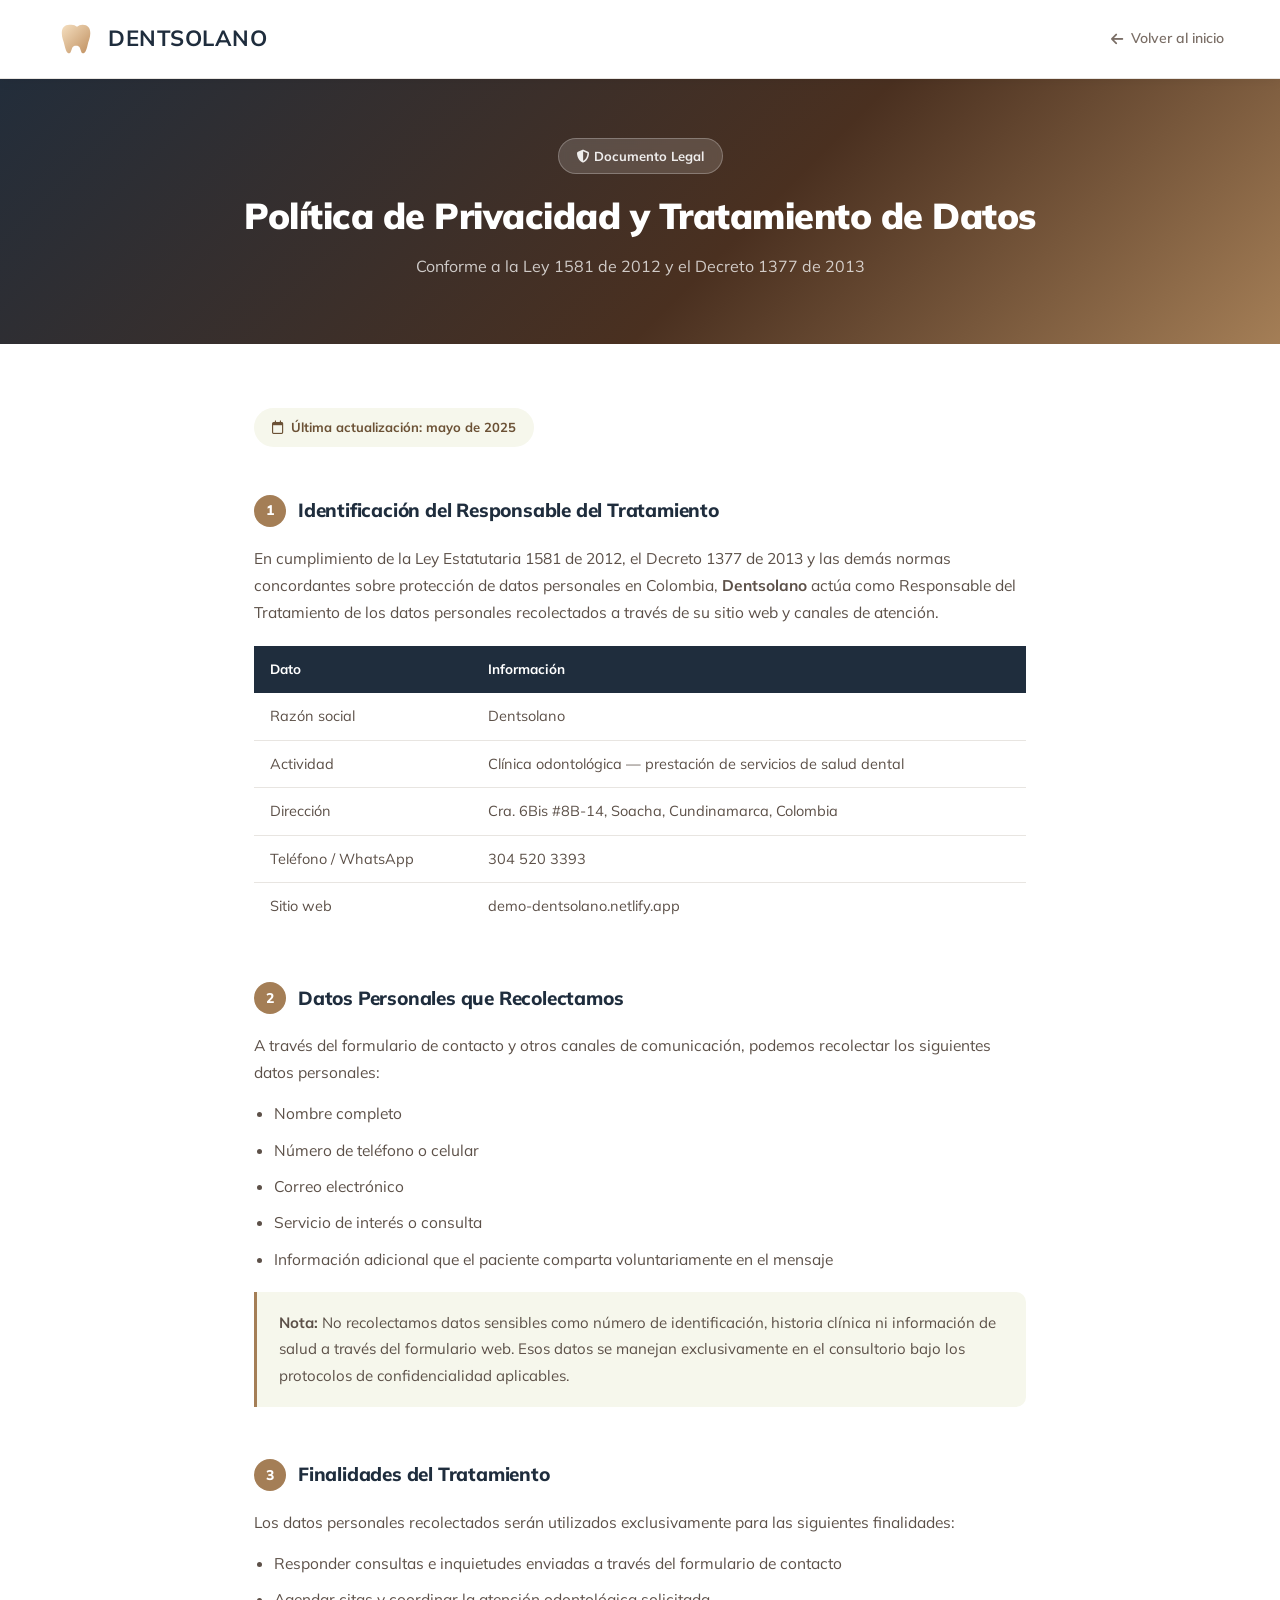
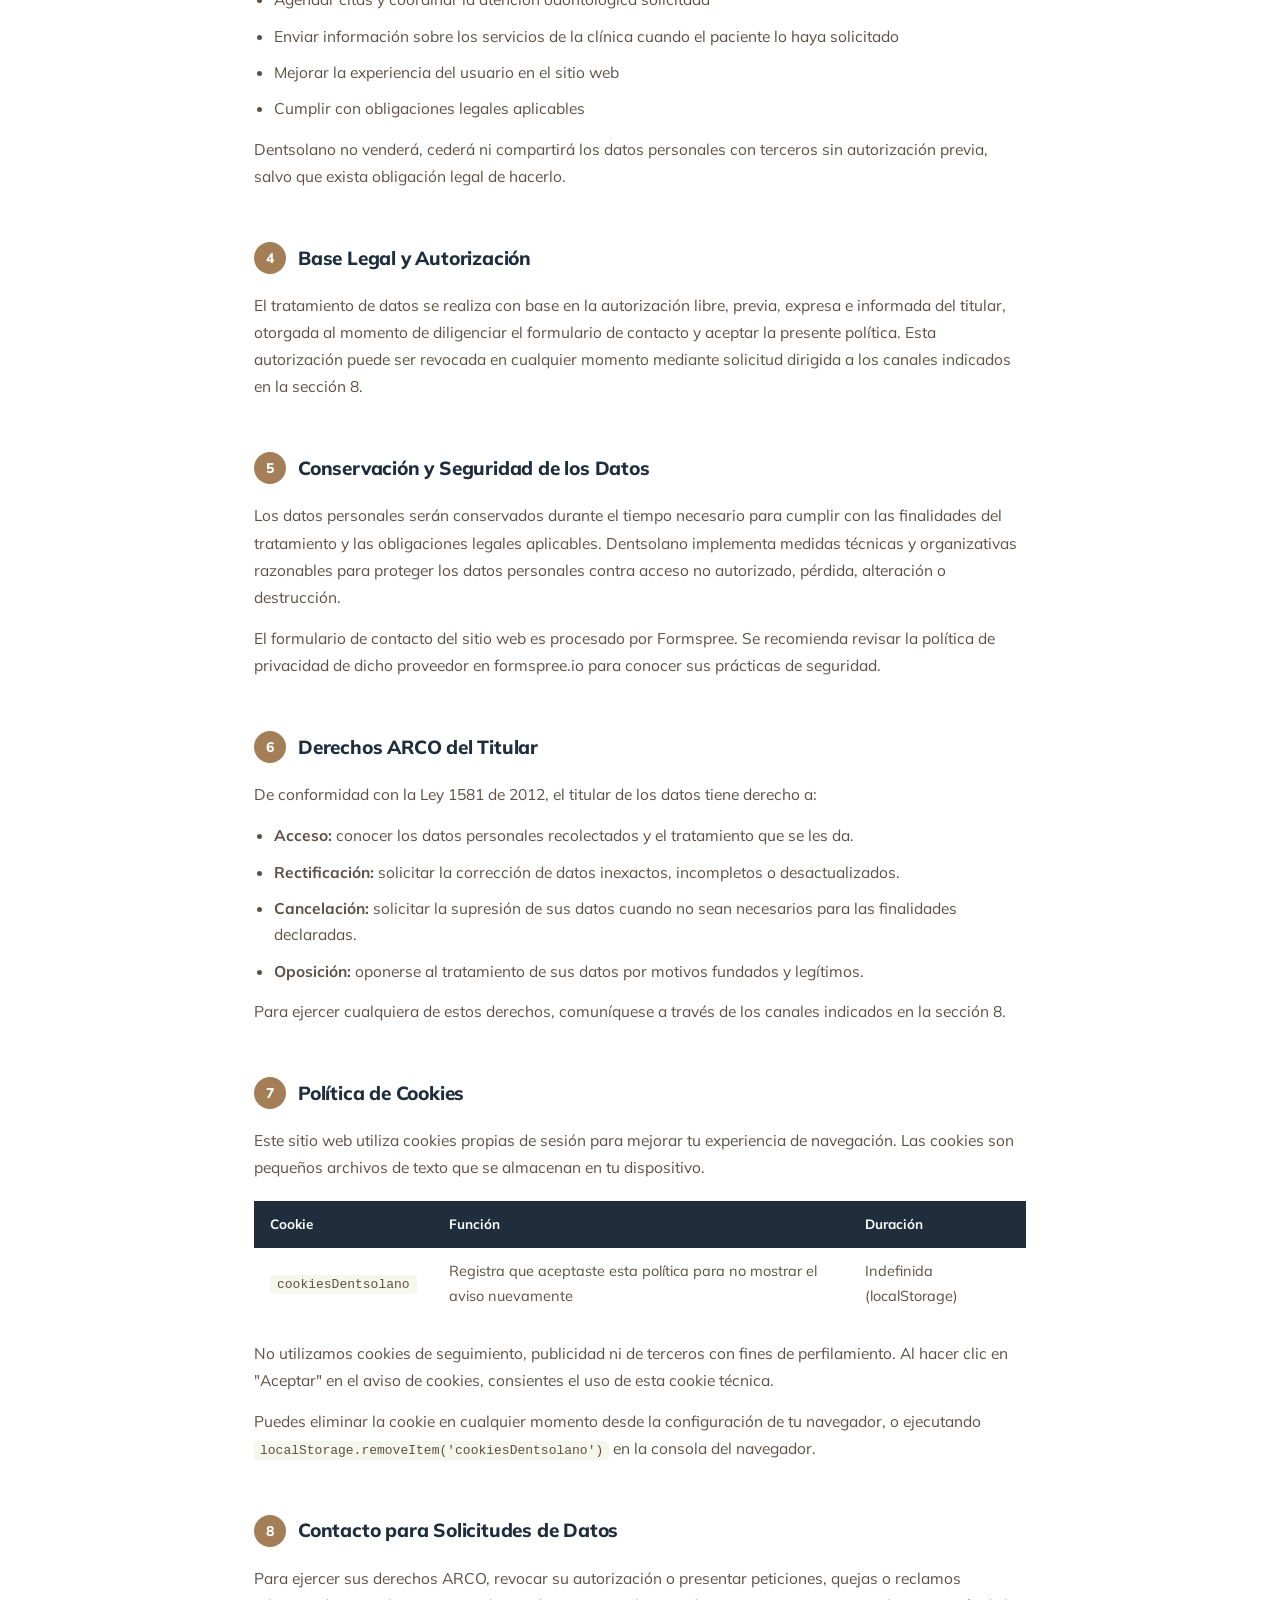
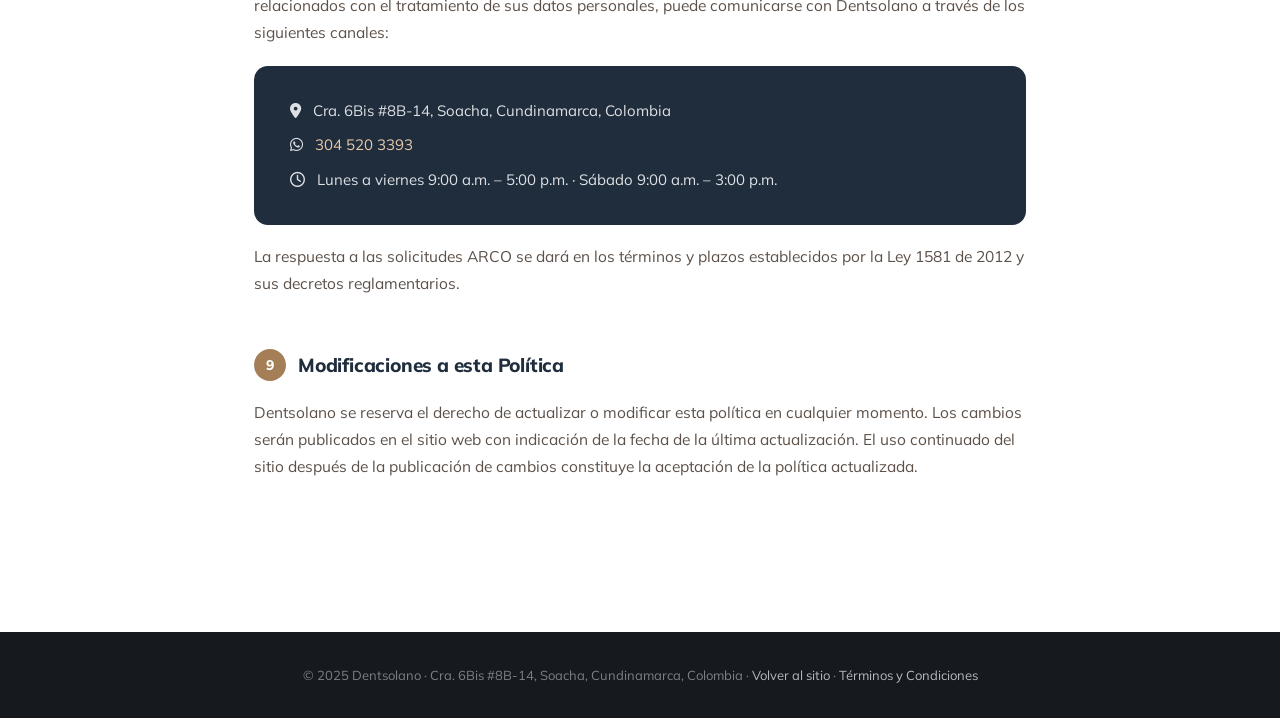
==== politica-privacidad.html @ 5c0a6e89 "first commit" ====
<!DOCTYPE html>
<html lang="es">
<head>
<meta charset="UTF-8"/>
<meta name="viewport" content="width=device-width, initial-scale=1.0"/>
<title>Política de Privacidad y Tratamiento de Datos — Dentsolano</title>
<meta name="description" content="Política de tratamiento de datos personales de Dentsolano conforme a la Ley 1581 de 2012."/>
<meta name="robots" content="noindex, follow"/>
<link rel="preconnect" href="https://fonts.googleapis.com">
<link rel="preconnect" href="https://fonts.gstatic.com" crossorigin>
<link href="https://fonts.googleapis.com/css2?family=Mulish:wght@400;500;600;700;800;900&family=Cormorant+Garamond:ital,wght@0,500;0,600;1,400;1,500&display=swap" rel="stylesheet">
<link rel="stylesheet" href="https://cdnjs.cloudflare.com/ajax/libs/font-awesome/6.5.0/css/all.min.css">
<link rel="icon" type="image/svg+xml" href="data:image/svg+xml,<svg xmlns='http://www.w3.org/2000/svg' viewBox='0 0 40 40'><rect width='40' height='40' rx='8' fill='%23a47e56'/><path d='M12 5 C 7 5, 4 8, 4 14 C 4 19, 6 22, 7 27 C 8 31, 9 35, 12 35 C 14 35, 14 30, 16 28 C 17 27, 18 27, 19 27 C 20 27, 21 27, 22 28 C 24 30, 24 35, 26 35 C 29 35, 30 31, 31 27 C 32 22, 34 19, 34 14 C 34 8, 31 5, 26 5 C 23 5, 22 6, 20 7 C 18 6, 17 5, 14 5 Z' fill='white'/></svg>"/>
<style>
  :root{
    --teal:#a47e56;--teal-600:#8a6843;--teal-700:#6b5135;--teal-soft:#f6f7ec;
    --navy:#1F2D3D;--body:#5C5048;--muted:#7A6E66;
    --line:#E8E5E1;--bg:#FFFFFF;
  }
  *{box-sizing:border-box;margin:0;padding:0}
  html{scroll-behavior:smooth;overflow-x:hidden;}
  body{font-family:'Mulish',sans-serif;color:var(--body);background:var(--bg);line-height:1.7;-webkit-font-smoothing:antialiased;overflow-x:hidden;max-width:100vw;}
  a{color:var(--teal-700);text-decoration:none;transition:color .2s;}
  a:hover{color:var(--navy);text-decoration:underline;}
  .nav{position:fixed;top:0;left:0;right:0;z-index:9999;background:#fff;border-bottom:1px solid var(--line);box-shadow:0 2px 12px rgba(0,0,0,.06);}
  .nav-inner{display:flex;align-items:center;justify-content:space-between;padding:18px 36px;max-width:1240px;margin:0 auto;}
  .logo{display:flex;align-items:center;gap:10px;font-weight:900;color:var(--navy);font-size:22px;letter-spacing:.5px;text-decoration:none;}
  .logo:hover{text-decoration:none;color:var(--navy);}
  .logo .mark{width:42px;height:42px;display:grid;place-items:center;}
  .nav-back{display:inline-flex;align-items:center;gap:8px;color:var(--muted);font-size:14px;font-weight:600;transition:color .2s;white-space:nowrap;}
  .nav-back:hover{color:var(--teal-700);text-decoration:none;}
  .legal-hero{background:linear-gradient(135deg,#1F2D3D 0%,#4a3020 60%,#a47e56 100%);padding-top:calc(74px + 64px);padding-bottom:64px;padding-left:24px;padding-right:24px;text-align:center;color:#fff;margin-top:0;}
  .legal-hero .tag{display:inline-block;background:rgba(255,255,255,.15);border:1px solid rgba(255,255,255,.25);color:rgba(255,255,255,.9);font-size:13px;font-weight:700;padding:6px 18px;border-radius:999px;margin-bottom:20px;backdrop-filter:blur(6px);}
  .legal-hero h1{font-family:'Mulish',sans-serif;font-size:36px;font-weight:900;line-height:1.2;margin-bottom:16px;letter-spacing:-.5px;}
  .legal-hero p{font-size:16px;color:rgba(255,255,255,.75);max-width:560px;margin:0 auto;}
  .legal-wrap{max-width:820px;margin:0 auto;padding:64px 24px 100px;}
  .update-badge{display:inline-flex;align-items:center;gap:8px;background:var(--teal-soft);color:var(--teal-700);font-size:13px;font-weight:700;padding:8px 18px;border-radius:999px;margin-bottom:48px;}
  .section{margin-bottom:52px;}
  .section-num{display:inline-flex;align-items:center;justify-content:center;width:32px;height:32px;border-radius:50%;background:var(--teal);color:#fff;font-weight:800;font-size:14px;flex-shrink:0;margin-right:12px;}
  .section h2{display:flex;align-items:center;font-family:'Mulish',sans-serif;font-size:19px;font-weight:800;color:var(--navy);margin-bottom:18px;line-height:1.3;letter-spacing:-.2px;}
  .section p{font-size:15.5px;color:var(--body);margin-bottom:14px;line-height:1.75;}
  .section p:last-child{margin-bottom:0;}
  .section ul{margin:12px 0 14px 20px;display:flex;flex-direction:column;gap:10px;}
  .section ul li{font-size:15.5px;color:var(--body);}
  .table-wrap{overflow-x:auto;-webkit-overflow-scrolling:touch;margin:20px 0;}
  .data-table{width:100%;border-collapse:collapse;font-size:14.5px;}
  .data-table th{background:var(--navy);color:#fff;padding:12px 16px;text-align:left;font-weight:700;font-size:13.5px;}
  .data-table td{padding:11px 16px;border-bottom:1px solid var(--line);color:var(--body);}
  .data-table tr:last-child td{border-bottom:none;}
  .data-table tr:hover td{background:var(--teal-soft);}
  .highlight{background:var(--teal-soft);border-left:3px solid var(--teal);border-radius:0 10px 10px 0;padding:18px 22px;margin:20px 0;}
  .highlight p{margin:0;font-size:15px;}
  .contact-box{background:var(--navy);color:#fff;border-radius:14px;padding:32px 36px;margin-top:20px;}
  .contact-box p{color:rgba(255,255,255,.85);margin-bottom:8px;font-size:15px;}
  .contact-box a{color:#e8c9a8;}
  @keyframes cookieHighlight{
    0%  { background:transparent; }
    20% { background:rgba(164,126,86,.28); box-shadow:0 0 0 6px rgba(164,126,86,.18); border-radius:10px; }
    50% { background:rgba(164,126,86,.12); }
    80% { background:rgba(164,126,86,.25); box-shadow:0 0 0 6px rgba(164,126,86,.15); border-radius:10px; }
    100%{ background:transparent; box-shadow:none; }
  }
  .cookie-flash{ animation:cookieHighlight 2.2s ease forwards; }
  #cookies{ scroll-margin-top:80px; }
  .legal-footer{background:#161A1F;color:#7B8086;text-align:center;padding:32px 24px;font-size:13px;}
  .legal-footer a{color:#B6BABE;transition:color .2s;}
  .legal-footer a:hover{color:var(--teal);}
  @media(max-width:640px){
    .nav-inner{padding:14px 18px;}
    .logo{font-size:16px;}
    .logo .mark{width:28px;height:28px;}
    .legal-hero h1{font-size:26px;}
    .legal-wrap{padding:48px 20px 80px;}
  }
</style>
</head>
<body>

<svg width="0" height="0" style="position:absolute;overflow:hidden" aria-hidden="true">
  <defs>
    <linearGradient id="toothGrad" x1="0%" y1="0%" x2="100%" y2="100%">
      <stop offset="0%" stop-color="#f5dfc0"/>
      <stop offset="100%" stop-color="#c09060"/>
    </linearGradient>
  </defs>
</svg>

<header class="nav">
  <div class="nav-inner">
    <a href="index.html" class="logo">
      <span class="mark">
        <svg width="38" height="38" viewBox="0 0 40 40">
          <path d="M12 5 C 7 5, 4 8, 4 14 C 4 19, 6 22, 7 27 C 8 31, 9 35, 12 35 C 14 35, 14 30, 16 28 C 17 27, 18 27, 19 27 C 20 27, 21 27, 22 28 C 24 30, 24 35, 26 35 C 29 35, 30 31, 31 27 C 32 22, 34 19, 34 14 C 34 8, 31 5, 26 5 C 23 5, 22 6, 20 7 C 18 6, 17 5, 14 5 Z" fill="url(#toothGrad)"/>
        </svg>
      </span>
      <strong>DENTSOLANO</strong>
    </a>
    <a href="index.html" class="nav-back"><i class="fa-solid fa-arrow-left"></i> Volver al inicio</a>
  </div>
</header>

<div class="legal-hero">
  <span class="tag"><i class="fa-solid fa-shield-halved"></i> Documento Legal</span>
  <h1>Política de Privacidad y Tratamiento de Datos</h1>
  <p>Conforme a la Ley 1581 de 2012 y el Decreto 1377 de 2013</p>
</div>

<div class="legal-wrap">

  <span class="update-badge"><i class="fa-regular fa-calendar"></i> Última actualización: mayo de 2025</span>

  <div class="section">
    <h2><span class="section-num">1</span>Identificación del Responsable del Tratamiento</h2>
    <p>En cumplimiento de la Ley Estatutaria 1581 de 2012, el Decreto 1377 de 2013 y las demás normas concordantes sobre protección de datos personales en Colombia, <strong>Dentsolano</strong> actúa como Responsable del Tratamiento de los datos personales recolectados a través de su sitio web y canales de atención.</p>
    <div class="table-wrap">
      <table class="data-table">
        <tr><th>Dato</th><th>Información</th></tr>
        <tr><td>Razón social</td><td>Dentsolano</td></tr>
        <tr><td>Actividad</td><td>Clínica odontológica — prestación de servicios de salud dental</td></tr>
        <tr><td>Dirección</td><td>Cra. 6Bis #8B-14, Soacha, Cundinamarca, Colombia</td></tr>
        <tr><td>Teléfono / WhatsApp</td><td>304 520 3393</td></tr>
        <tr><td>Sitio web</td><td>demo-dentsolano.netlify.app</td></tr>
      </table>
    </div>
  </div>

  <div class="section">
    <h2><span class="section-num">2</span>Datos Personales que Recolectamos</h2>
    <p>A través del formulario de contacto y otros canales de comunicación, podemos recolectar los siguientes datos personales:</p>
    <ul>
      <li>Nombre completo</li>
      <li>Número de teléfono o celular</li>
      <li>Correo electrónico</li>
      <li>Servicio de interés o consulta</li>
      <li>Información adicional que el paciente comparta voluntariamente en el mensaje</li>
    </ul>
    <div class="highlight">
      <p><strong>Nota:</strong> No recolectamos datos sensibles como número de identificación, historia clínica ni información de salud a través del formulario web. Esos datos se manejan exclusivamente en el consultorio bajo los protocolos de confidencialidad aplicables.</p>
    </div>
  </div>

  <div class="section">
    <h2><span class="section-num">3</span>Finalidades del Tratamiento</h2>
    <p>Los datos personales recolectados serán utilizados exclusivamente para las siguientes finalidades:</p>
    <ul>
      <li>Responder consultas e inquietudes enviadas a través del formulario de contacto</li>
      <li>Agendar citas y coordinar la atención odontológica solicitada</li>
      <li>Enviar información sobre los servicios de la clínica cuando el paciente lo haya solicitado</li>
      <li>Mejorar la experiencia del usuario en el sitio web</li>
      <li>Cumplir con obligaciones legales aplicables</li>
    </ul>
    <p>Dentsolano no venderá, cederá ni compartirá los datos personales con terceros sin autorización previa, salvo que exista obligación legal de hacerlo.</p>
  </div>

  <div class="section">
    <h2><span class="section-num">4</span>Base Legal y Autorización</h2>
    <p>El tratamiento de datos se realiza con base en la autorización libre, previa, expresa e informada del titular, otorgada al momento de diligenciar el formulario de contacto y aceptar la presente política. Esta autorización puede ser revocada en cualquier momento mediante solicitud dirigida a los canales indicados en la sección 8.</p>
  </div>

  <div class="section">
    <h2><span class="section-num">5</span>Conservación y Seguridad de los Datos</h2>
    <p>Los datos personales serán conservados durante el tiempo necesario para cumplir con las finalidades del tratamiento y las obligaciones legales aplicables. Dentsolano implementa medidas técnicas y organizativas razonables para proteger los datos personales contra acceso no autorizado, pérdida, alteración o destrucción.</p>
    <p>El formulario de contacto del sitio web es procesado por Formspree. Se recomienda revisar la política de privacidad de dicho proveedor en formspree.io para conocer sus prácticas de seguridad.</p>
  </div>

  <div class="section">
    <h2><span class="section-num">6</span>Derechos ARCO del Titular</h2>
    <p>De conformidad con la Ley 1581 de 2012, el titular de los datos tiene derecho a:</p>
    <ul>
      <li><strong>Acceso:</strong> conocer los datos personales recolectados y el tratamiento que se les da.</li>
      <li><strong>Rectificación:</strong> solicitar la corrección de datos inexactos, incompletos o desactualizados.</li>
      <li><strong>Cancelación:</strong> solicitar la supresión de sus datos cuando no sean necesarios para las finalidades declaradas.</li>
      <li><strong>Oposición:</strong> oponerse al tratamiento de sus datos por motivos fundados y legítimos.</li>
    </ul>
    <p>Para ejercer cualquiera de estos derechos, comuníquese a través de los canales indicados en la sección 8.</p>
  </div>

  <div class="section" id="cookies">
    <h2><span class="section-num">7</span>Política de Cookies</h2>
    <p>Este sitio web utiliza cookies propias de sesión para mejorar tu experiencia de navegación. Las cookies son pequeños archivos de texto que se almacenan en tu dispositivo.</p>
    <div class="table-wrap">
      <table class="data-table">
        <tr><th>Cookie</th><th>Función</th><th>Duración</th></tr>
        <tr><td><code style="background:var(--teal-soft);padding:2px 7px;border-radius:4px;font-size:13px;">cookiesDentsolano</code></td><td>Registra que aceptaste esta política para no mostrar el aviso nuevamente</td><td>Indefinida (localStorage)</td></tr>
      </table>
    </div>
    <p>No utilizamos cookies de seguimiento, publicidad ni de terceros con fines de perfilamiento. Al hacer clic en "Aceptar" en el aviso de cookies, consientes el uso de esta cookie técnica.</p>
    <p>Puedes eliminar la cookie en cualquier momento desde la configuración de tu navegador, o ejecutando <code style="background:var(--teal-soft);padding:2px 6px;border-radius:4px;font-size:13px;">localStorage.removeItem('cookiesDentsolano')</code> en la consola del navegador.</p>
  </div>

  <div class="section">
    <h2><span class="section-num">8</span>Contacto para Solicitudes de Datos</h2>
    <p>Para ejercer sus derechos ARCO, revocar su autorización o presentar peticiones, quejas o reclamos relacionados con el tratamiento de sus datos personales, puede comunicarse con Dentsolano a través de los siguientes canales:</p>
    <div class="contact-box">
      <p><i class="fa-solid fa-location-dot"></i> &nbsp; Cra. 6Bis #8B-14, Soacha, Cundinamarca, Colombia</p>
      <p><i class="fa-brands fa-whatsapp"></i> &nbsp; <a href="https://wa.me/573045203393">304 520 3393</a></p>
      <p><i class="fa-regular fa-clock"></i> &nbsp; Lunes a viernes 9:00 a.m. – 5:00 p.m. · Sábado 9:00 a.m. – 3:00 p.m.</p>
    </div>
    <p style="margin-top:18px;">La respuesta a las solicitudes ARCO se dará en los términos y plazos establecidos por la Ley 1581 de 2012 y sus decretos reglamentarios.</p>
  </div>

  <div class="section">
    <h2><span class="section-num">9</span>Modificaciones a esta Política</h2>
    <p>Dentsolano se reserva el derecho de actualizar o modificar esta política en cualquier momento. Los cambios serán publicados en el sitio web con indicación de la fecha de la última actualización. El uso continuado del sitio después de la publicación de cambios constituye la aceptación de la política actualizada.</p>
  </div>

</div>

<footer class="legal-footer">
  <p>© 2025 Dentsolano · Cra. 6Bis #8B-14, Soacha, Cundinamarca, Colombia · <a href="index.html">Volver al sitio</a> · <a href="terminos-condiciones.html">Términos y Condiciones</a></p>
</footer>

<script>
  if(window.location.hash === '#cookies'){
    const section = document.getElementById('cookies');
    if(section){
      setTimeout(() => {
        section.classList.add('cookie-flash');
        section.addEventListener('animationend', () => {
          section.classList.remove('cookie-flash');
        }, { once: true });
      }, 400);
    }
  }
</script>

</body>
</html>
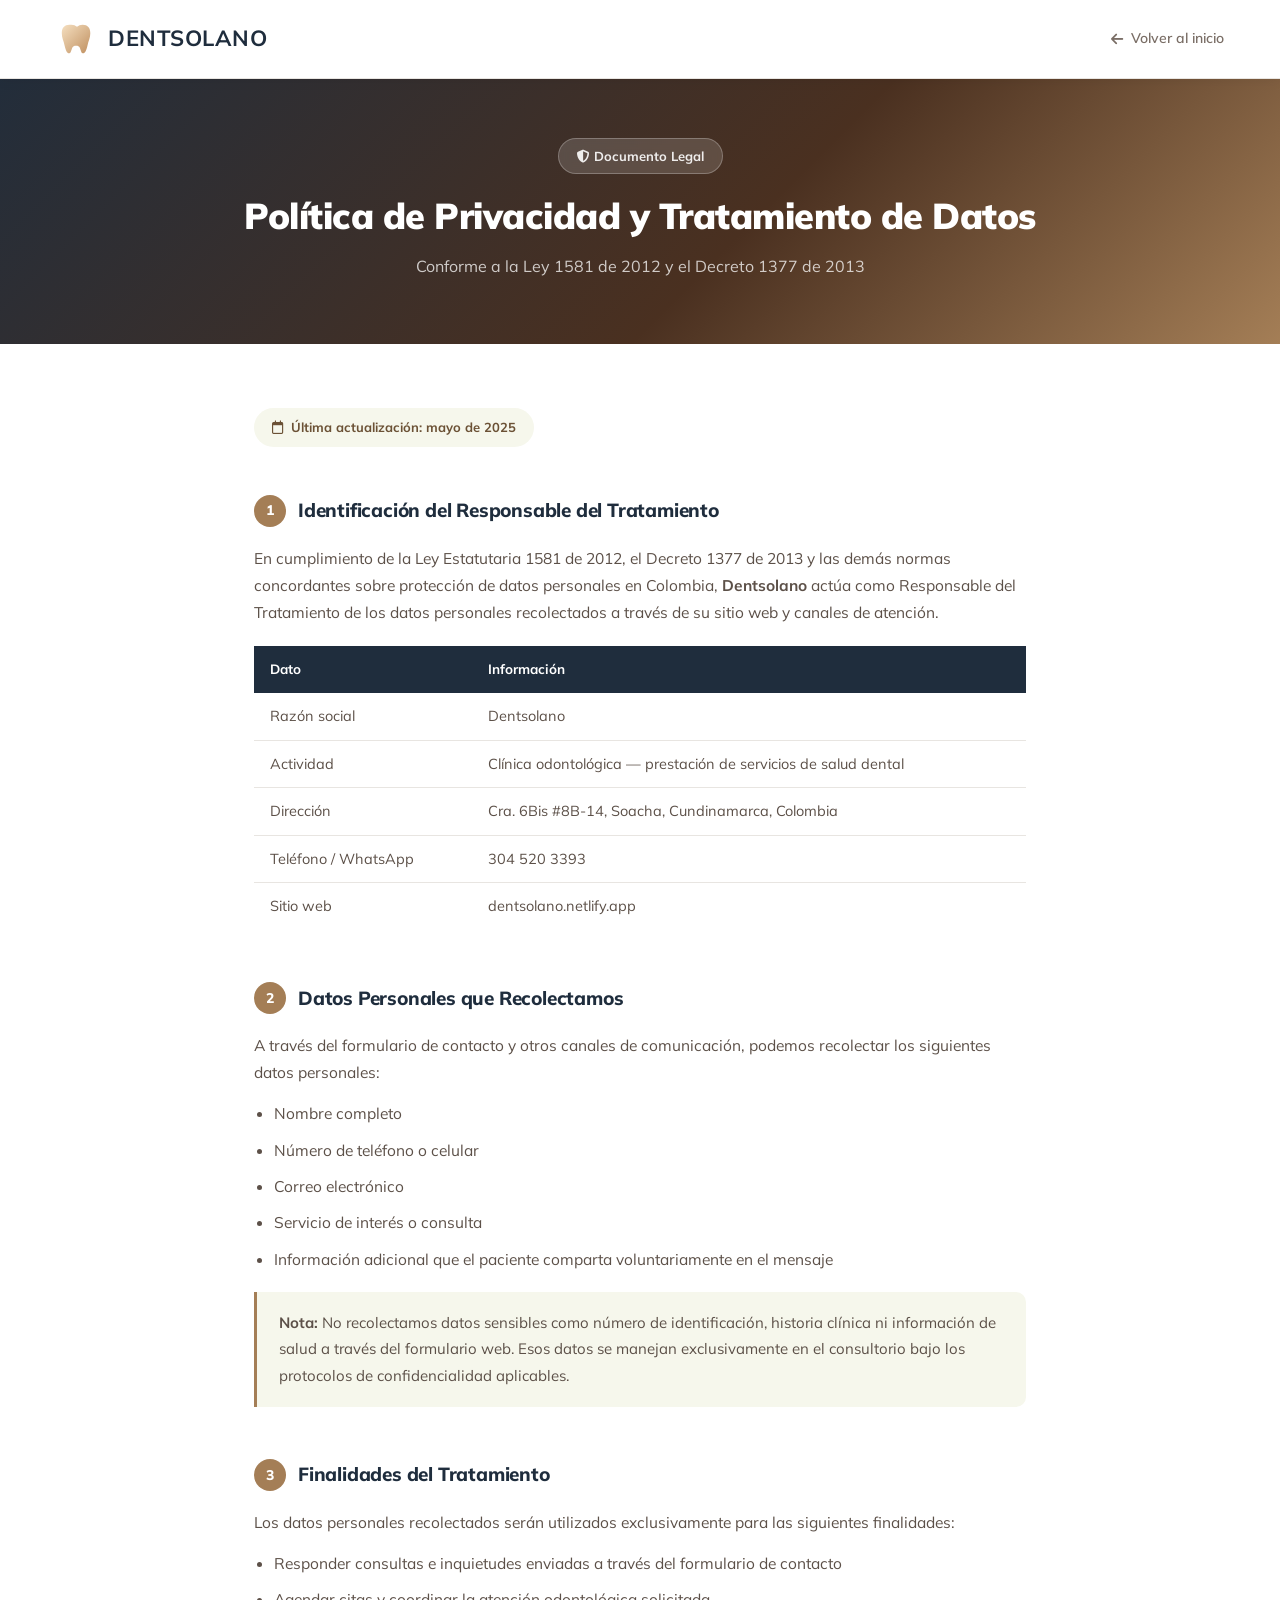
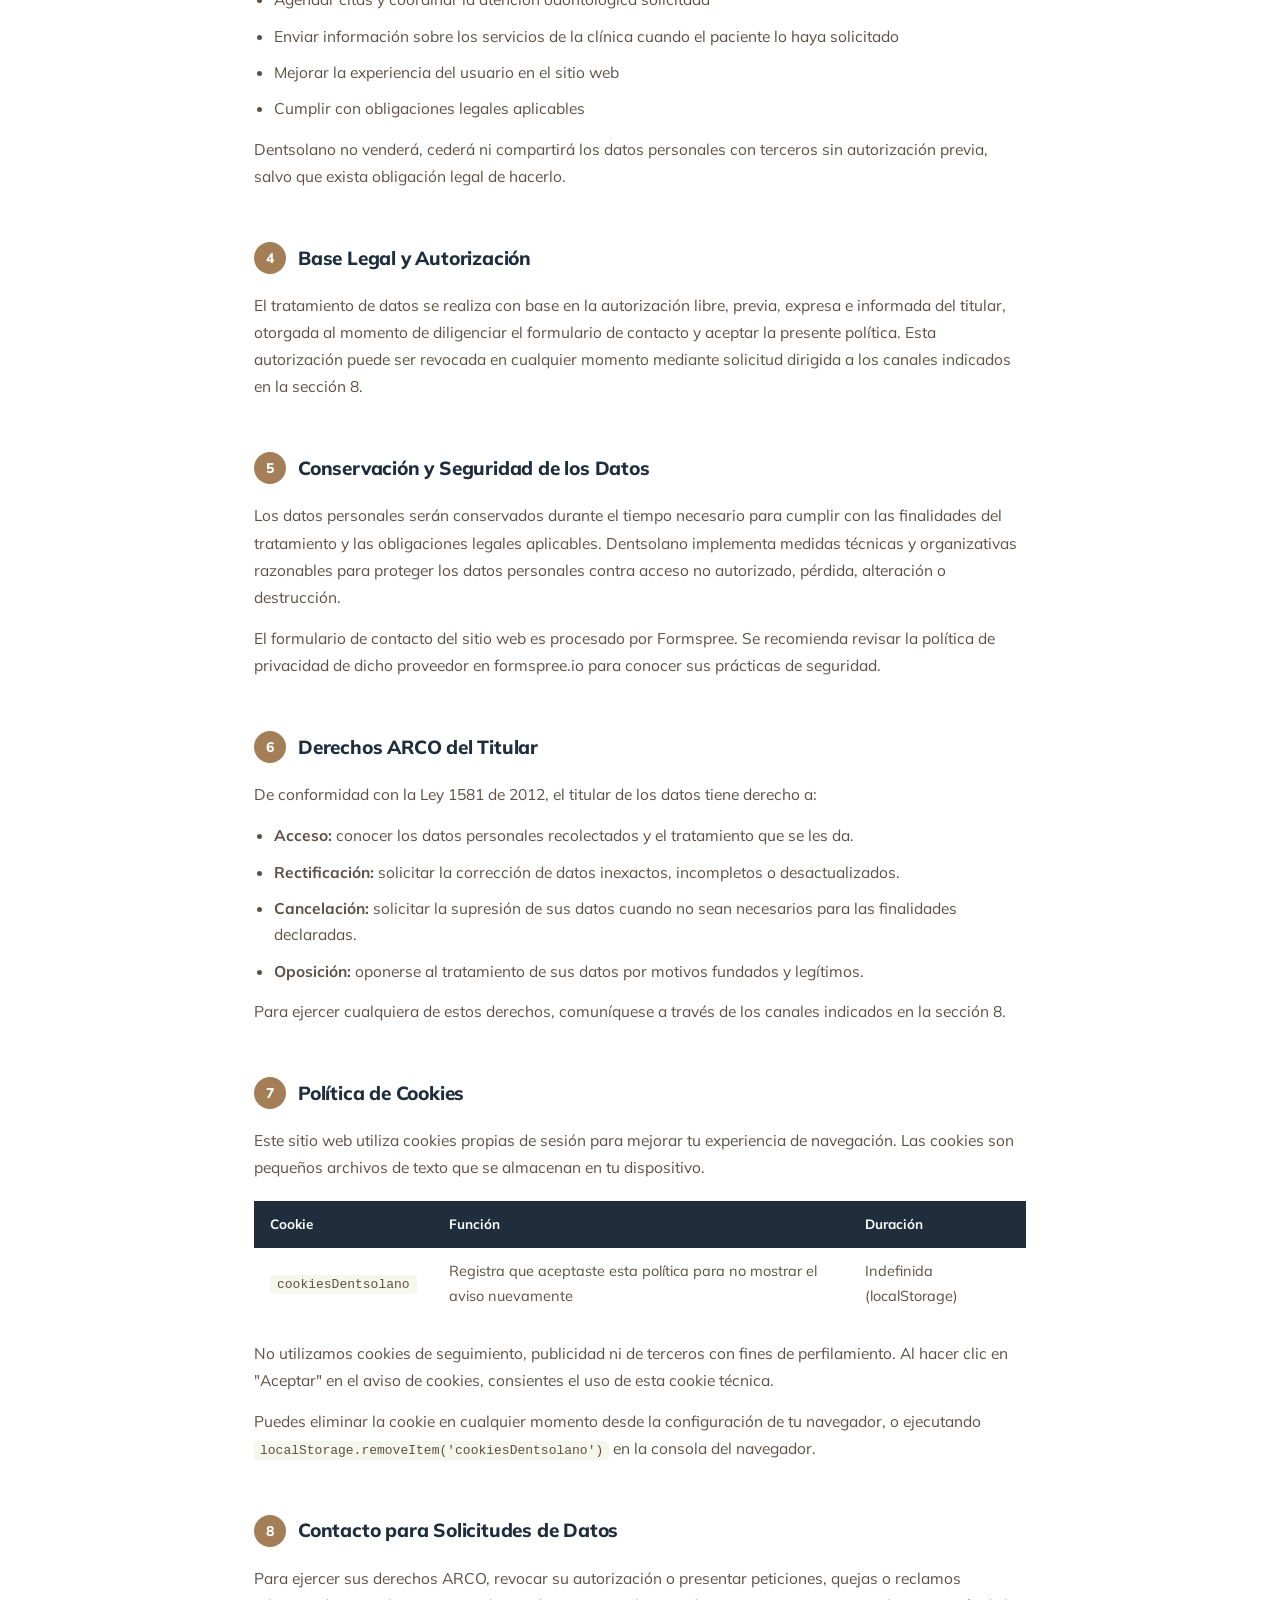
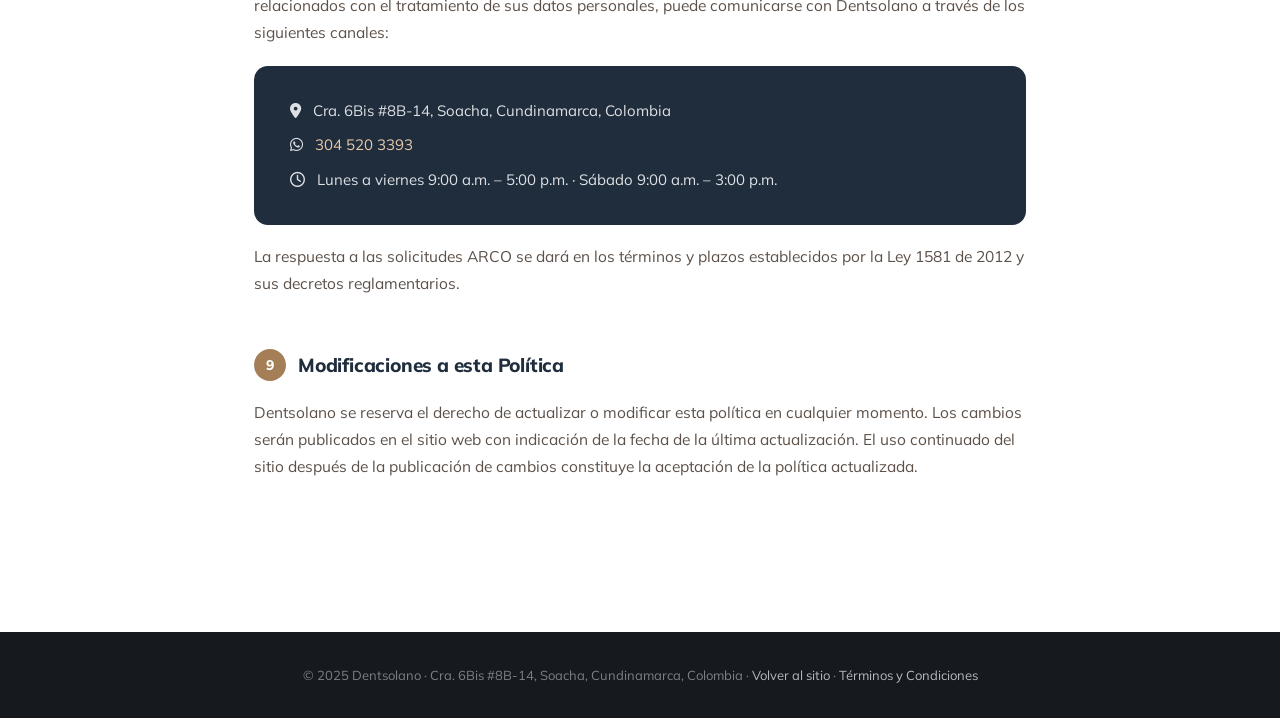
==== commit aeccc46e: "fix: Se actualiza el link de la web en template" ====
--- a/politica-privacidad.html
+++ b/politica-privacidad.html
@@ -119,7 +119,7 @@
         <tr><td>Actividad</td><td>Clínica odontológica — prestación de servicios de salud dental</td></tr>
         <tr><td>Dirección</td><td>Cra. 6Bis #8B-14, Soacha, Cundinamarca, Colombia</td></tr>
         <tr><td>Teléfono / WhatsApp</td><td>304 520 3393</td></tr>
-        <tr><td>Sitio web</td><td>demo-dentsolano.netlify.app</td></tr>
+        <tr><td>Sitio web</td><td>dentsolano.netlify.app</td></tr>
       </table>
     </div>
   </div>
